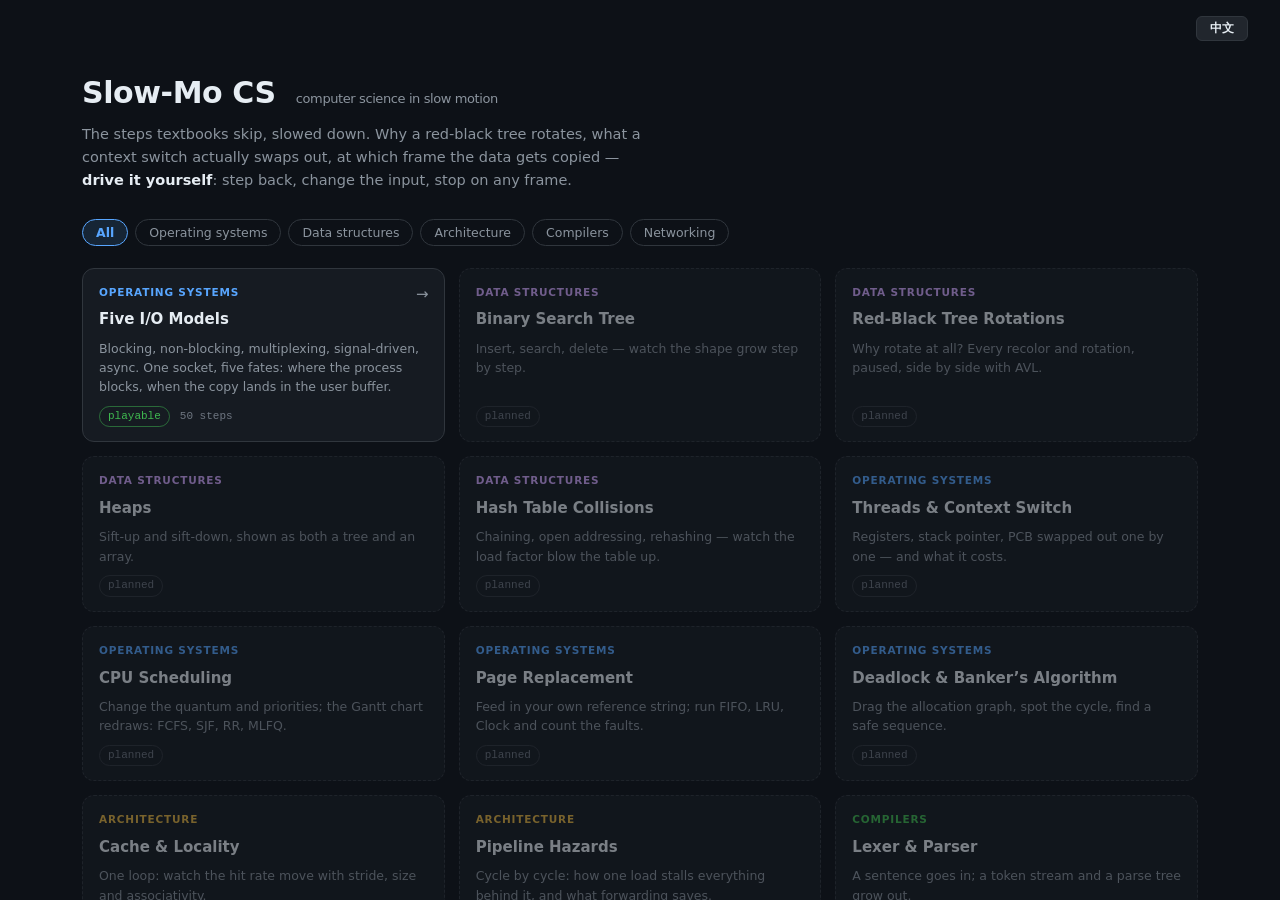
==== index.html @ d1dab3e4 "Slow-Mo CS: gallery + shared step engine, and the five I/O models topic Infrastructure for a collect" ====
<!DOCTYPE html>
<html lang="zh-CN">
<head>
<meta charset="utf-8">
<meta name="viewport" content="width=device-width,initial-scale=1">
<title>Slow-Mo CS · 慢放 CS</title>
<link rel="stylesheet" href="./shared/theme.css">
</head>
<body>

<div class="topbar"><button id="langbtn" class="lang" title="switch language / 切换语言">EN</button></div>

<div class="gallery">
  <div class="ghead">
    <h1>Slow-Mo CS <small id="zhname"></small></h1>
    <p class="lead" id="lead"></p>
  </div>

  <div class="filters" id="filters"></div>
  <div class="grid" id="grid"></div>

  <p class="gnote" id="gnote"></p>
</div>

<script src="./shared/stepper.js"></script>
<script>
/* =====================================================================
 * 展厅大厅：列出所有主题，按领域筛选。
 * 加一个新主题 = 在 TOPICS 里加一条 + 写一个 topics/xxx.html
 * ===================================================================== */

const UI = {
  zh:{
    title:'Slow-Mo CS · 慢放 CS',
    short:'慢放',
    lead:'把课本上一笔带过的那几步放慢。红黑树为什么会旋转、线程切换到底换掉了什么、数据在哪一步被拷贝——<b>自己按下一步</b>，能回退、能改参数、能停在任意一帧。',
    all:'全部', live:'可以玩', planned:'计划中',
    areas:{ ds:'数据结构', os:'操作系统', arch:'组成原理', compiler:'编译原理', net:'网络' },
    note:'每个主题都是纯 HTML/CSS/JS，克隆下来打开 index.html 即可，没有构建、没有依赖、可离线。',
    steps:'步'
  },
  en:{
    title:'Slow-Mo CS',
    short:'computer science in slow motion',
    lead:'The steps textbooks skip, slowed down. Why a red-black tree rotates, what a context switch actually swaps out, at which frame the data gets copied — <b>drive it yourself</b>: step back, change the input, stop on any frame.',
    all:'All', live:'playable', planned:'planned',
    areas:{ ds:'Data structures', os:'Operating systems', arch:'Architecture', compiler:'Compilers', net:'Networking' },
    note:'Every topic is plain HTML/CSS/JS — clone the repo and open index.html. No build, no dependencies, works offline.',
    steps:'steps'
  }
};

const TOPICS = [
  { area:'os', ready:true, href:'os/io-models.html', steps:50,
    name:{ zh:'五种 I/O 模型', en:'Five I/O Models' },
    desc:{ zh:'阻塞、非阻塞、多路复用、信号驱动、异步。同一个 socket，五种命运：进程在哪一步被挂起，数据在哪一步被拷进用户缓冲区。',
           en:'Blocking, non-blocking, multiplexing, signal-driven, async. One socket, five fates: where the process blocks, when the copy lands in the user buffer.' } },

  { area:'ds', name:{ zh:'二叉搜索树', en:'Binary Search Tree' },
    desc:{ zh:'插入、查找、删除，看结构随每一步重新长出来。', en:'Insert, search, delete — watch the shape grow step by step.' } },
  { area:'ds', name:{ zh:'红黑树旋转', en:'Red-Black Tree Rotations' },
    desc:{ zh:'为什么非要旋转？每一步变色和旋转都停给你看，和 AVL 对照。', en:'Why rotate at all? Every recolor and rotation, paused, side by side with AVL.' } },
  { area:'ds', name:{ zh:'堆与优先队列', en:'Heaps' },
    desc:{ zh:'上浮与下沉的每一层交换，画成树和数组两份视图。', en:'Sift-up and sift-down, shown as both a tree and an array.' } },
  { area:'ds', name:{ zh:'哈希表冲突', en:'Hash Table Collisions' },
    desc:{ zh:'拉链法、开放寻址、再哈希，看着负载因子把表撑爆。', en:'Chaining, open addressing, rehashing — watch the load factor blow the table up.' } },

  { area:'os', name:{ zh:'线程与上下文切换', en:'Threads & Context Switch' },
    desc:{ zh:'寄存器、栈指针、PCB 逐个换过去，顺便看看它到底有多贵。', en:'Registers, stack pointer, PCB swapped out one by one — and what it costs.' } },
  { area:'os', name:{ zh:'CPU 调度', en:'CPU Scheduling' },
    desc:{ zh:'改时间片和优先级，甘特图跟着重画，FCFS / SJF / RR / 多级反馈。', en:'Change the quantum and priorities; the Gantt chart redraws: FCFS, SJF, RR, MLFQ.' } },
  { area:'os', name:{ zh:'页面置换', en:'Page Replacement' },
    desc:{ zh:'给你自己的引用串，跑 FIFO / LRU / Clock，数缺页中断。', en:'Feed in your own reference string; run FIFO, LRU, Clock and count the faults.' } },
  { area:'os', name:{ zh:'死锁与银行家算法', en:'Deadlock & Banker’s Algorithm' },
    desc:{ zh:'拖动资源分配图，看环路什么时候出现，安全序列怎么找。', en:'Drag the allocation graph, spot the cycle, find a safe sequence.' } },

  { area:'arch', name:{ zh:'缓存与局部性', en:'Cache & Locality' },
    desc:{ zh:'一次遍历，看命中率随步长、容量、相联度怎么变。', en:'One loop: watch the hit rate move with stride, size and associativity.' } },
  { area:'arch', name:{ zh:'流水线冒险', en:'Pipeline Hazards' },
    desc:{ zh:'逐周期推进，看一条 load 怎么把后面的指令全卡住，以及转发救回几拍。', en:'Cycle by cycle: how one load stalls everything behind it, and what forwarding saves.' } },

  { area:'compiler', name:{ zh:'词法与语法分析', en:'Lexer & Parser' },
    desc:{ zh:'一句话进去，token 流和一个语法树逐步长出来。', en:'A sentence goes in; a token stream and a parse tree grow out.' } },

  { area:'net', name:{ zh:'TCP 握手与拥塞控制', en:'TCP Handshake & Congestion Control' },
    desc:{ zh:'三次握手、四次挥手，加一个能拖的拥塞窗口曲线。', en:'The three-way handshake, the four-way close, and a congestion window you can drag.' } }
];

const I18N = SlowMo.i18n(null, 'slowmo-lang');
const t = x => I18N.t(x);
const el = id => document.getElementById(id);
let filter = 'all';

function applyUI(){
  const u = UI[I18N.lang];
  document.documentElement.lang = (I18N.lang === 'zh') ? 'zh-CN' : 'en';
  document.title = u.title;
  el('langbtn').textContent = (I18N.lang === 'zh') ? 'EN' : '中文';
  el('zhname').textContent = u.short;
  el('lead').innerHTML = u.lead;
  el('gnote').textContent = u.note;
}

function renderFilters(){
  const u = UI[I18N.lang];
  const box = el('filters'); box.innerHTML = '';
  const areas = ['all'].concat(TOPICS.map(x => x.area).filter((v,i,a) => a.indexOf(v) === i));
  areas.forEach(a => {
    const b = document.createElement('button');
    b.className = 'filter' + (a === filter ? ' on' : '');
    b.textContent = (a === 'all') ? u.all : u.areas[a];
    b.onclick = () => { filter = a; render(); };
    box.appendChild(b);
  });
}

function renderGrid(){
  const u = UI[I18N.lang];
  const box = el('grid'); box.innerHTML = '';
  TOPICS.filter(x => filter === 'all' || x.area === filter).forEach(x => {
    const node = document.createElement(x.ready ? 'a' : 'div');
    node.className = 'tile ' + (x.ready ? 'ready' : 'planned');
    node.dataset.area = x.area;
    if (x.ready) node.href = x.href;

    const area = document.createElement('span');
    area.className = 'area';
    area.textContent = u.areas[x.area];

    const tt = document.createElement('div');
    tt.className = 'tt';
    tt.textContent = t(x.name);

    const td = document.createElement('div');
    td.className = 'td';
    td.textContent = t(x.desc);

    const meta = document.createElement('div');
    meta.className = 'tmeta';
    const pill = document.createElement('span');
    pill.className = 'pill' + (x.ready ? ' live' : '');
    pill.textContent = x.ready ? u.live : u.planned;
    meta.appendChild(pill);
    if (x.steps){
      const s = document.createElement('span');
      s.textContent = x.steps + ' ' + u.steps;
      meta.appendChild(s);
    }

    node.append(area, tt, td, meta);
    box.appendChild(node);
  });
}

function render(){ applyUI(); renderFilters(); renderGrid(); }

el('langbtn').onclick = () => { I18N.toggle(); render(); };
render();
</script>
</body>
</html>
---- shared/theme.css ----
/*!
 * Slow-Mo CS — shared theme
 * 设计令牌 + 通用零件（页头 / 标签页 / 面板 / 状态片 / 时间轴 / 代码 / 控制条 / 展厅）
 * 每个主题只写自己特有的样式，其余全从这里来。
 */

/* ============ tokens ============ */
:root{
  --bg:#0d1117; --panel:#161b22; --line:#30363d; --fg:#e6edf3; --dim:#8b949e;
  --app:#58a6ff; --kern:#d29922; --net:#f778ba;
  --mute:#6e7681; --ok:#3fb950; --bad:#f85149; --sig:#e3b341;
  --mono:"SFMono-Regular",Consolas,"Liberation Mono",Menlo,monospace;
}

/* ============ base ============ */
*{box-sizing:border-box}
html,body{height:100%}
body{margin:0;background:var(--bg);color:var(--fg);
  font:14px/1.6 system-ui,-apple-system,"Segoe UI","Noto Sans SC",sans-serif;
  display:flex;flex-direction:column}
a{color:var(--app);text-decoration:none}
a:hover{text-decoration:underline}

/* ============ header ============ */
header{padding:10px 16px 0;border-bottom:1px solid var(--line);background:var(--panel)}
h1{margin:0 0 8px;font-size:15px;font-weight:600;letter-spacing:.3px;
  display:flex;align-items:baseline;gap:8px}
h1 small{color:var(--dim);font-weight:400;margin-left:10px;font-size:12px}
.back{flex:none;font-size:12px;color:var(--dim);font-weight:400;
  display:inline-flex;align-items:center;gap:4px;padding:2px 8px;border-radius:6px;
  border:1px solid var(--line);transition:.15s}
.back:hover{color:var(--fg);background:#21262d;text-decoration:none;border-color:#4b5563}
.lang{margin-left:auto;flex:none;background:#21262d;border:1px solid var(--line);
  color:var(--fg);border-radius:6px;padding:3px 13px;font-family:inherit;
  font-size:12px;font-weight:600;cursor:pointer;transition:.15s}
.lang:hover{background:#30363d;border-color:#4b5563}

/* ============ tabs ============ */
.tabs{display:flex;gap:6px;flex-wrap:wrap}
.tab{background:transparent;border:1px solid var(--line);border-bottom:none;
  color:var(--dim);padding:7px 13px;border-radius:8px 8px 0 0;cursor:pointer;
  font-size:13px;font-family:inherit;transition:.15s}
.tab:hover{color:var(--fg);background:#1c2128}
.tab.on{color:var(--fg);background:var(--bg);border-color:var(--line);
  box-shadow:inset 0 2px 0 var(--app);font-weight:600}

/* ============ 两栏主区 ============ */
main{flex:1;display:grid;grid-template-columns:minmax(0,1.05fr) minmax(0,1fr);
  gap:1px;background:var(--line);overflow:hidden;min-height:0}
#left,#right{background:var(--bg);overflow:auto;padding:14px 16px;min-height:0}

/* ============ 状态片 ============ */
.states{display:flex;gap:8px;flex-wrap:wrap;margin-bottom:14px;
  position:sticky;top:-14px;background:var(--bg);padding:6px 0 10px;z-index:5;
  border-bottom:1px solid var(--line)}
.chip{border:1px solid var(--line);border-radius:999px;padding:3px 11px;font-size:12px;
  display:flex;gap:6px;align-items:center;transition:.2s}
.chip b{font-weight:600;color:var(--fg)}
.chip.hot{border-color:var(--bad);background:rgba(248,81,73,.12)}
.chip.hot b{color:var(--bad)}
.chip.go{border-color:var(--ok);background:rgba(63,185,80,.12)}
.chip.go b{color:var(--ok)}
.chip.warn{border-color:var(--sig);background:rgba(227,179,65,.12)}
.chip.warn b{color:var(--sig)}
.chip .k{color:var(--dim)}

/* ============ 步骤卡片 ============ */
.timeline{display:flex;flex-direction:column;gap:8px;padding-bottom:40px}
.card{border:1px solid var(--line);border-radius:10px;background:var(--panel);
  overflow:hidden;cursor:pointer;transition:.25s;opacity:.35}
.card.future{opacity:.22}
.card.done{opacity:.62}
.card.now{opacity:1;border-color:var(--app);
  box-shadow:0 0 0 1px var(--app),0 6px 22px rgba(88,166,255,.14)}
.chead{display:flex;align-items:center;gap:9px;padding:8px 12px;font-size:13px}
.cidx{width:20px;height:20px;flex:none;border-radius:50%;background:#21262d;color:var(--dim);
  font-size:11px;display:grid;place-items:center;font-weight:600}
.card.done .cidx{background:rgba(63,185,80,.2);color:var(--ok)}
.card.now .cidx{background:var(--app);color:#0d1117}
.ctag{font-family:var(--mono);font-size:12px;color:var(--fg);
  background:#21262d;padding:1px 7px;border-radius:5px;white-space:nowrap}
.cshort{color:var(--dim);font-size:12px;overflow:hidden;text-overflow:ellipsis;white-space:nowrap}
.ph{margin-left:auto;font-size:11px;padding:1px 8px;border-radius:999px;white-space:nowrap;
  border:1px solid var(--line);color:var(--dim)}
.ph.w1{border-color:var(--bad);color:var(--bad)}
.ph.w2{border-color:var(--kern);color:var(--kern)}
.cbody{display:none;padding:0 12px 12px}
.card.now .cbody{display:block;animation:fade .3s ease}
@keyframes fade{from{opacity:0;transform:translateY(-4px)}to{opacity:1;transform:none}}
.say{margin:8px 0 0;font-size:13px;color:#c9d1d9}
.say em{color:var(--app);font-style:normal;font-weight:600}
.say strong{color:var(--sig)}
.say code{font-family:var(--mono);font-size:11.5px;background:#21262d;
  padding:1px 5px;border-radius:4px;color:#79c0ff}

/* ============ 箭头（A → B 流向） ============ */
.arrowline{display:grid;grid-template-columns:auto minmax(0,1fr) auto;align-items:center;
  gap:8px;margin:10px 0 8px}
.arrowline .end{font-size:11px;color:var(--dim);white-space:nowrap}
.arrowline .mid{display:flex;align-items:center;gap:8px;min-width:0}
.arrowline .lbl{font-family:var(--mono);font-size:11.5px;white-space:nowrap;
  overflow:hidden;text-overflow:ellipsis}
.arrowline .line{flex:1;height:2px;background:currentColor;position:relative;min-width:24px;
  border-radius:2px}
.arrowline .line::after{content:"";position:absolute;right:-1px;top:-4px;
  border:5px solid transparent;border-left-color:currentColor}
.dir-a2k{color:var(--app)}
.dir-k2a{color:var(--ok)}
.dir-n2k{color:var(--net)}
.dir-k2n{color:var(--net)}
.card.now .arrowline .line{animation:grow .45s ease}
@keyframes grow{from{transform:scaleX(0);transform-origin:left}to{transform:none}}
.card.now .dir-n2k .line,.card.now .dir-k2a .line{animation:grow .45s ease,pulse 1.1s ease infinite .45s}
@keyframes pulse{0%,100%{opacity:1}50%{opacity:.45}}

/* ============ 逐层说明 ============ */
.cnotes{display:flex;flex-direction:column;gap:4px;margin-top:6px}
.note{font-size:12px;color:#c9d1d9;padding-left:9px;border-left:2px solid var(--line)}
.note.k{border-color:var(--kern)} .note.n{border-color:var(--net)} .note.a{border-color:var(--app)}
.note span{color:var(--dim);margin-right:6px}
.truth{margin:6px 0 34px;padding:11px 13px;border-radius:9px;font-size:12.5px;
  background:rgba(210,153,34,.09);border:1px solid rgba(210,153,34,.35);color:#e8d9b0}
.truth b{color:var(--sig)}

/* ============ 代码面板 ============ */
.filebar{display:flex;justify-content:space-between;align-items:center;margin-bottom:8px;
  font-family:var(--mono);font-size:12px;color:var(--dim);
  position:sticky;top:-14px;background:var(--bg);padding:6px 0 8px;z-index:5;
  border-bottom:1px solid var(--line)}
.filebar .hint{font-family:inherit;font-size:11px}
pre.code{margin:0;font-family:var(--mono);font-size:12.5px;line-height:1.65;
  white-space:pre;overflow-x:auto;padding-bottom:40px}
.cl{display:flex;gap:12px;padding:0 6px;border-radius:4px;cursor:pointer}
.cl:hover{background:#161b22}
.cl .no{color:#484f58;text-align:right;min-width:26px;flex:none;user-select:none}
.cl .tx{white-space:pre}
.cl.on{background:rgba(88,166,255,.16);box-shadow:inset 3px 0 0 var(--app)}
.cl.on .no{color:var(--app);font-weight:700}
.cl.on .tx{color:#fff}

/* ============ 控制条 ============ */
footer{display:flex;align-items:center;gap:10px;padding:9px 16px;border-top:1px solid var(--line);
  background:var(--panel);flex-wrap:wrap}
button.ctl{background:#21262d;border:1px solid var(--line);color:var(--fg);padding:6px 14px;
  border-radius:7px;cursor:pointer;font-size:13px;font-family:inherit;transition:.15s}
button.ctl:hover:not(:disabled){background:#30363d;border-color:#4b5563}
button.ctl:disabled{opacity:.35;cursor:not-allowed}
button.ctl.primary{background:var(--app);color:#0d1117;border-color:var(--app);font-weight:600}
.bar{flex:1;height:4px;background:#21262d;border-radius:9px;overflow:hidden;min-width:80px}
.bar > i{display:block;height:100%;width:0;border-radius:9px;
  background:linear-gradient(90deg,var(--app),var(--ok));transition:width .3s ease}
.counter{font-family:var(--mono);font-size:12px;color:var(--dim);min-width:60px;text-align:right}
.kbd{font-family:var(--mono);font-size:11px;background:#21262d;border:1px solid var(--line);
  border-bottom-width:2px;border-radius:4px;padding:0 5px;color:var(--dim)}

/* ============ 对比表 ============ */
#tablewrap{display:none;overflow:auto;padding:18px 20px}
body.tablemode main,body.tablemode footer{display:none}
body.tablemode #tablewrap{display:block;flex:1;min-height:0}
table{border-collapse:collapse;width:100%;font-size:13px}
th,td{border:1px solid var(--line);padding:9px 11px;text-align:left;vertical-align:top}
th{background:var(--panel);font-weight:600;position:sticky;top:0}
td:first-child{font-weight:600;white-space:nowrap;background:#12171e}
tbody tr:hover td{background:#1a2028}
.y{color:var(--ok)} .n{color:var(--bad)} .m{color:var(--sig)}

/* ============ 展厅首页 ============ */
.topbar{display:flex;align-items:center;justify-content:flex-end;padding:16px 32px 0}
.ghead h1 small{font-size:13px;color:var(--dim);font-weight:400;margin-left:10px}
.gallery{flex:1;overflow:auto;padding:28px 32px 60px;max-width:1180px;width:100%;margin:0 auto}
.ghead{margin-bottom:26px}
.ghead h1{font-size:30px;font-weight:700;letter-spacing:-.4px;margin:0 0 6px;display:block}
.ghead .lead{color:var(--dim);font-size:14.5px;max-width:62ch;margin:0 0 4px}
.ghead .lead b{color:var(--fg);font-weight:600}
.filters{display:flex;gap:7px;flex-wrap:wrap;margin:18px 0 22px}
.filter{background:transparent;border:1px solid var(--line);color:var(--dim);
  padding:5px 13px;border-radius:999px;cursor:pointer;font-size:12.5px;
  font-family:inherit;transition:.15s}
.filter:hover{color:var(--fg);border-color:#4b5563}
.filter.on{background:rgba(88,166,255,.13);border-color:var(--app);color:var(--app);font-weight:600}
.grid{display:grid;gap:14px;grid-template-columns:repeat(auto-fill,minmax(290px,1fr))}
.tile{border:1px solid var(--line);border-radius:12px;background:var(--panel);
  padding:15px 16px 14px;display:flex;flex-direction:column;gap:9px;
  transition:.18s;position:relative;min-height:132px}
.tile.ready{cursor:pointer}
.tile.ready:hover{border-color:var(--app);transform:translateY(-2px);
  box-shadow:0 10px 26px rgba(0,0,0,.4),0 0 0 1px rgba(88,166,255,.25);text-decoration:none}
.tile.ready:hover .tt{color:var(--app)}
.tile.planned{opacity:.5;border-style:dashed}
.tile.ready::after{content:"→";position:absolute;right:15px;top:13px;color:var(--dim);
  font-size:15px;transition:.18s}
.tile.ready:hover::after{color:var(--app);transform:translateX(3px)}
.area{font-size:10.5px;font-weight:700;letter-spacing:.8px;text-transform:uppercase;
  color:var(--dim)}
.tile[data-area="ds"] .area{color:#d2a8ff}
.tile[data-area="os"] .area{color:var(--app)}
.tile[data-area="arch"] .area{color:var(--sig)}
.tile[data-area="compiler"] .area{color:var(--ok)}
.tile[data-area="net"] .area{color:var(--net)}
.tt{font-size:15px;font-weight:600;color:var(--fg);line-height:1.35;padding-right:20px}
.td{font-size:12.5px;color:var(--dim);line-height:1.55}
.tmeta{margin-top:auto;display:flex;gap:10px;align-items:center;
  font-family:var(--mono);font-size:11px;color:var(--mute)}
.pill{border:1px solid var(--line);border-radius:999px;padding:1px 8px}
.pill.live{border-color:rgba(63,185,80,.5);color:var(--ok)}
.gnote{margin-top:34px;font-size:12.5px;color:var(--mute);
  border-top:1px solid var(--line);padding-top:16px}
.gnote code{font-family:var(--mono);background:#161b22;border:1px solid var(--line);
  border-radius:5px;padding:1px 6px;color:var(--dim)}

/* ============ 窄屏 ============ */
@media(max-width:900px){
  main{grid-template-columns:1fr;grid-template-rows:1fr 1fr}
  .gallery{padding:20px 16px 50px}
  .ghead h1{font-size:24px}
}
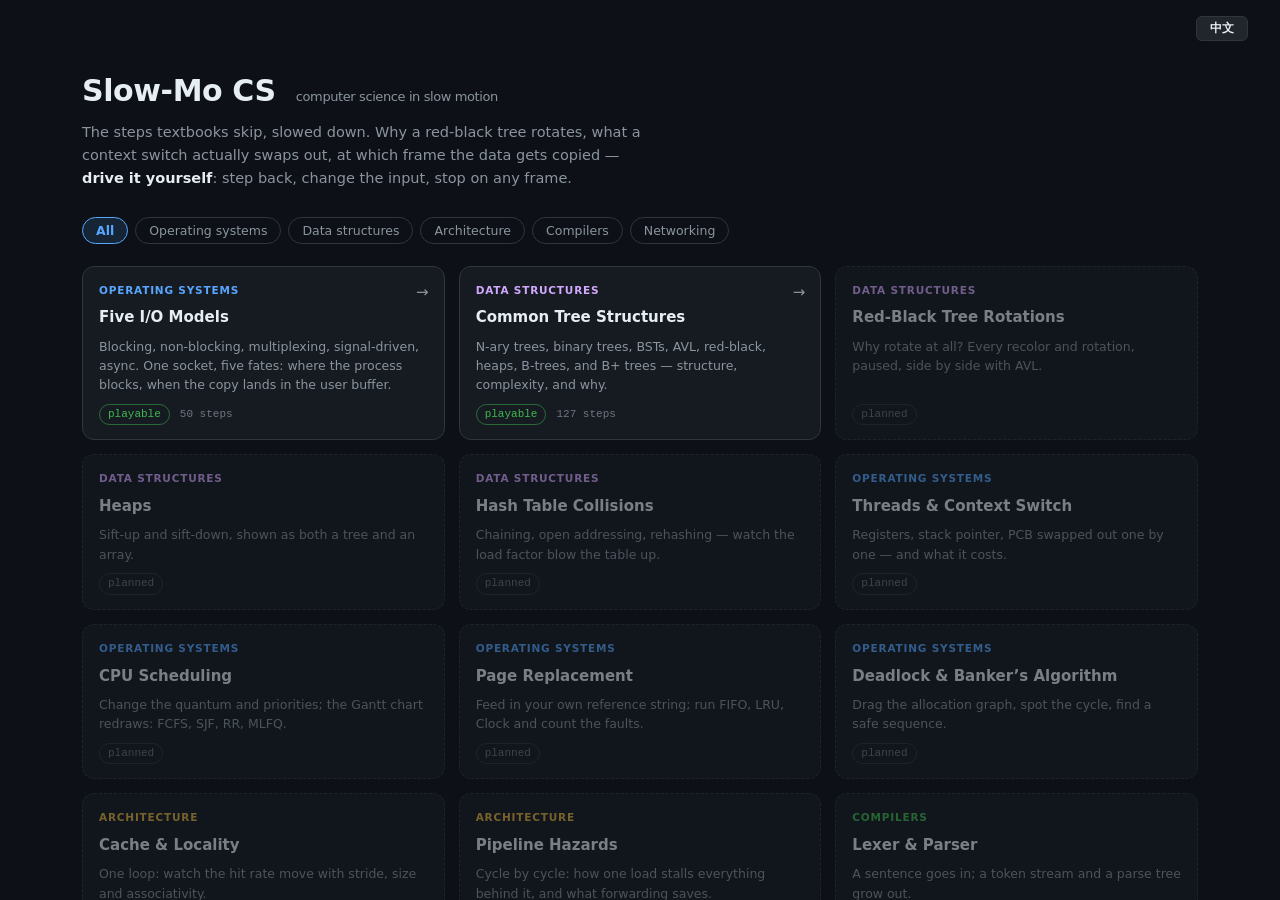
==== commit fd0fd241: "feat: add interactive tree structure walkthroughs" ====
--- a/index.html
+++ b/index.html
@@ -56,8 +56,9 @@
     desc:{ zh:'阻塞、非阻塞、多路复用、信号驱动、异步。同一个 socket，五种命运：进程在哪一步被挂起，数据在哪一步被拷进用户缓冲区。',
            en:'Blocking, non-blocking, multiplexing, signal-driven, async. One socket, five fates: where the process blocks, when the copy lands in the user buffer.' } },
 
-  { area:'ds', name:{ zh:'二叉搜索树', en:'Binary Search Tree' },
-    desc:{ zh:'插入、查找、删除，看结构随每一步重新长出来。', en:'Insert, search, delete — watch the shape grow step by step.' } },
+  { area:'ds', ready:true, href:'ds/trees.html', steps:127,
+    name:{ zh:'常见树结构', en:'Common Tree Structures' },
+    desc:{ zh:'多叉树、二叉树、BST、AVL、红黑树、堆、B 树、B+ 树：逐步看结构、复杂度与原因。', en:'N-ary trees, binary trees, BSTs, AVL, red-black, heaps, B-trees, and B+ trees — structure, complexity, and why.' } },
   { area:'ds', name:{ zh:'红黑树旋转', en:'Red-Black Tree Rotations' },
     desc:{ zh:'为什么非要旋转？每一步变色和旋转都停给你看，和 AVL 对照。', en:'Why rotate at all? Every recolor and rotation, paused, side by side with AVL.' } },
   { area:'ds', name:{ zh:'堆与优先队列', en:'Heaps' },
--- a/shared/theme.css
+++ b/shared/theme.css
@@ -167,7 +167,11 @@
 /* ============ 展厅首页 ============ */
 .topbar{display:flex;align-items:center;justify-content:flex-end;padding:16px 32px 0}
 .ghead h1 small{font-size:13px;color:var(--dim);font-weight:400;margin-left:10px}
-.gallery{flex:1;overflow:auto;padding:28px 32px 60px;max-width:1180px;width:100%;margin:0 auto}
+.gallery{flex:1;min-height:0;overflow:auto;padding:26px 32px 48px;max-width:1180px;width:100%;
+  margin:0 auto;
+  /* 展厅不要滚动条：滚轮 / 触摸 / 键盘照常滚，只是不画那根杠 */
+  scrollbar-width:none;-ms-overflow-style:none}
+.gallery::-webkit-scrollbar{display:none}
 .ghead{margin-bottom:26px}
 .ghead h1{font-size:30px;font-weight:700;letter-spacing:-.4px;margin:0 0 6px;display:block}
 .ghead .lead{color:var(--dim);font-size:14.5px;max-width:62ch;margin:0 0 4px}
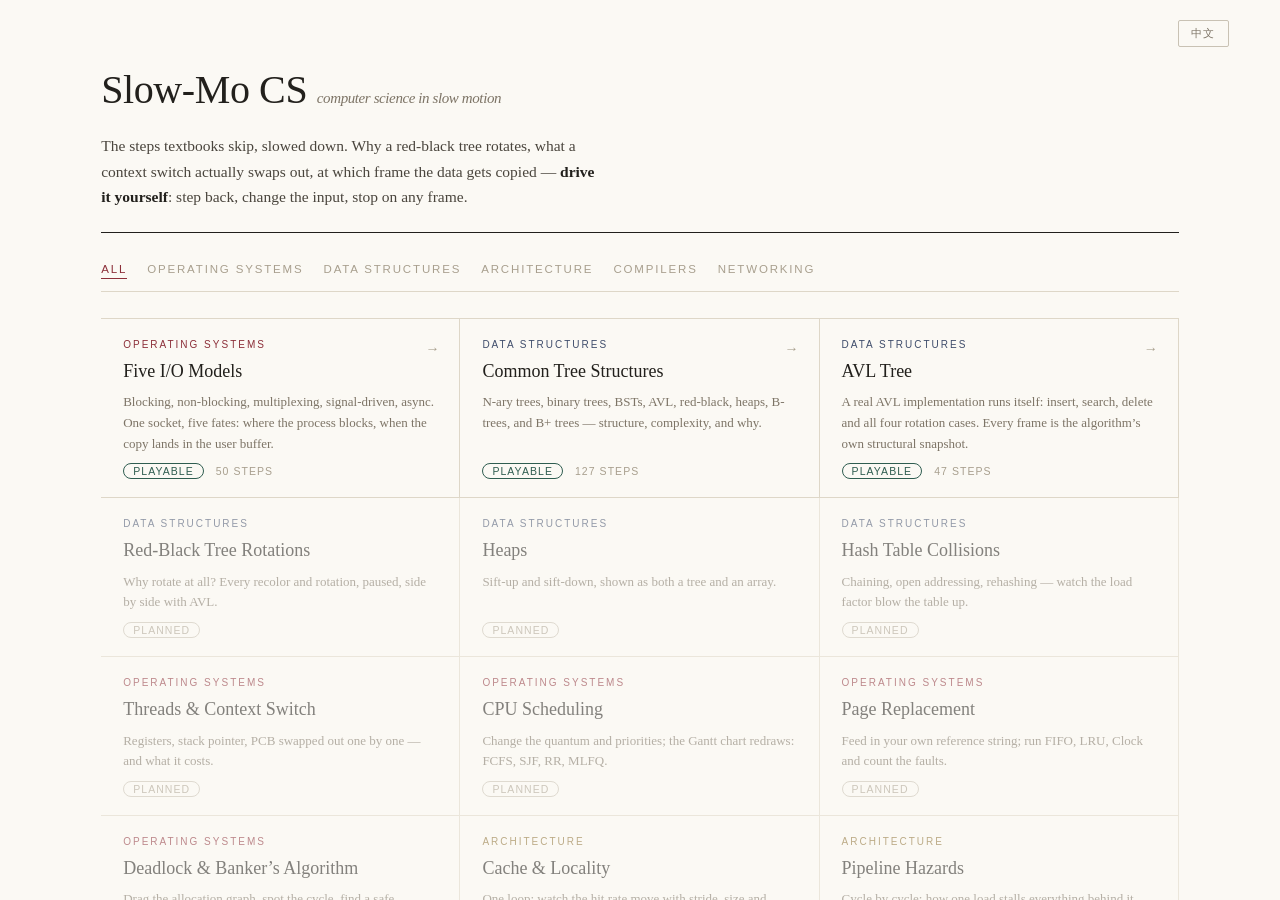
==== commit 049eca3b: "feat: AVL tree, driven by the real algorithm; one classical design system New topic: ds/avl.html. A " ====
--- a/index.html
+++ b/index.html
@@ -4,7 +4,7 @@
 <meta charset="utf-8">
 <meta name="viewport" content="width=device-width,initial-scale=1">
 <title>Slow-Mo CS · 慢放 CS</title>
-<link rel="stylesheet" href="./shared/theme.css">
+<link rel="stylesheet" href="./shared/classic.css">
 </head>
 <body>
 
@@ -59,6 +59,10 @@
   { area:'ds', ready:true, href:'ds/trees.html', steps:127,
     name:{ zh:'常见树结构', en:'Common Tree Structures' },
     desc:{ zh:'多叉树、二叉树、BST、AVL、红黑树、堆、B 树、B+ 树：逐步看结构、复杂度与原因。', en:'N-ary trees, binary trees, BSTs, AVL, red-black, heaps, B-trees, and B+ trees — structure, complexity, and why.' } },
+  { area:'ds', ready:true, href:'ds/avl.html', steps:47,
+    name:{ zh:'AVL 树', en:'AVL Tree' },
+    desc:{ zh:'真正的 AVL 实现自己跑一遍：插入、查找、删除、四种旋转，画面直接读算法的结构快照，不是画死的示意图。',
+           en:'A real AVL implementation runs itself: insert, search, delete and all four rotation cases. Every frame is the algorithm\u2019s own structural snapshot.' } },
   { area:'ds', name:{ zh:'红黑树旋转', en:'Red-Black Tree Rotations' },
     desc:{ zh:'为什么非要旋转？每一步变色和旋转都停给你看，和 AVL 对照。', en:'Why rotate at all? Every recolor and rotation, paused, side by side with AVL.' } },
   { area:'ds', name:{ zh:'堆与优先队列', en:'Heaps' },
--- a/shared/classic.css
+++ b/shared/classic.css
@@ -0,0 +1,393 @@
+/*!
+ * Slow-Mo CS — classic（全站设计系统）
+ *
+ * 纸面 + 墨色 + 三色强调。结构靠细线和留白，不靠阴影和色块。
+ * 这一份文件是全站唯一样式来源：令牌、基础排版、以及所有页面的通用零件。
+ *   · 页头 / 标签页 / 操作条 / 页脚
+ *   · 展厅：筛选、卡片、状态胶囊
+ *   · 主题页：状态片、步骤卡片、跨层箭头、代码面板、复杂度表
+ *   · 树视图的变量（供 shared/treeview.css 使用）
+ * 主题页只写自己特有的东西，其余全从这里来。
+ */
+
+/* ================================================================ 令牌 */
+:root{
+  /* 纸与墨 */
+  --paper:#fbf9f4;
+  --paper-2:#f6f2e9;
+  --paper-3:#efe9dc;
+  --ink:#22201c;
+  --ink-2:#4a453d;
+  --muted:#7d7466;
+  --faint:#a89f8e;
+
+  /* 线 */
+  --rule:#c9c2b4;
+  --rule-soft:#ded7c8;
+
+  /* 强调：用得很省 */
+  --accent:#8c2f39;      /* 胭脂 —— 当前焦点 / 主按钮 */
+  --ok:#2f5d50;          /* 松绿 —— 已完成 / 好 */
+  --rot:#3f4d6b;         /* 靛蓝 —— 内核 / 旋转 */
+  --gold:#8a6d2f;        /* 赭石 —— 警告 / 真相 */
+  --danger:#8c2f39;
+
+  /* 兼容旧令牌名（页面里已写死的引用） */
+  --bg:var(--paper); --panel:var(--paper-2); --line:var(--rule);
+  --fg:var(--ink); --dim:var(--muted); --mute:var(--faint);
+  --app:var(--accent); --kern:var(--gold); --net:var(--rot);
+  --sig:var(--gold); --bad:var(--danger);
+
+  /* 字体 */
+  --serif:Georgia,"Times New Roman","Songti SC","Noto Serif CJK SC",serif;
+  --sans:"Helvetica Neue",Helvetica,"PingFang SC","Hiragino Sans GB",sans-serif;
+  --mono:"SFMono-Regular",Menlo,Consolas,"Liberation Mono",monospace;
+
+  /* 树视图比例（treeview.js 会读） */
+  --tv-node-h:50;
+  --tv-level:92;
+  --stage-bg:#fdfcf8;
+  --node-fill:#fdfcf8;
+  --node-line:#8c8474;
+  --node-ink:#22201c;
+  --node-sub:#9a917f;
+  --visit-fill:#f4f0e6;
+  --edge:#b9b0a0;
+  --radius:6px;
+}
+
+/* ================================================================ 基础 */
+*{box-sizing:border-box}
+html,body{height:100%}
+body{
+  margin:0;background:var(--paper);color:var(--ink);
+  font-family:var(--serif);font-size:15px;line-height:1.65;
+  display:flex;flex-direction:column;
+  -webkit-font-smoothing:antialiased;
+}
+a{color:var(--accent);text-decoration:none}
+a:hover{text-decoration:underline}
+b,strong{font-weight:600}
+code{font-family:var(--mono);font-size:.88em}
+:focus-visible{outline:1px solid var(--accent);outline-offset:2px}
+
+/* ================================================================ 页头 */
+header{
+  padding:20px clamp(18px,4vw,54px) 0;
+  border-bottom:1px solid var(--ink);background:var(--paper);
+}
+header h1{
+  display:flex;align-items:baseline;gap:14px;flex-wrap:wrap;
+  margin:0 0 16px;font-weight:400;font-size:26px;letter-spacing:.01em;
+}
+header h1 small{font-size:14px;font-style:italic;color:var(--muted);font-weight:400}
+a.back{
+  font-family:var(--sans);font-size:11px;letter-spacing:.14em;text-transform:uppercase;
+  color:var(--muted);border-bottom:1px solid transparent;transition:color .2s,border-color .2s;
+}
+a.back:hover{color:var(--accent);border-bottom-color:var(--accent);text-decoration:none}
+.lang{
+  margin-left:auto;background:none;border:1px solid var(--rule);color:var(--muted);
+  font:400 11px var(--sans);letter-spacing:.14em;text-transform:uppercase;
+  padding:5px 12px;border-radius:2px;cursor:pointer;transition:.2s;
+}
+.lang:hover{border-color:var(--ink);color:var(--ink)}
+
+/* 标签页：一行小字，不用按钮块 */
+.tabs{display:flex;gap:26px;flex-wrap:wrap;padding:12px 0 11px}
+.tab{
+  background:none;border:0;padding:0 0 3px;cursor:pointer;
+  font:400 12px var(--sans);letter-spacing:.16em;text-transform:uppercase;
+  color:var(--faint);border-bottom:1px solid transparent;transition:.2s;
+}
+.tab:hover{color:var(--ink)}
+.tab.on{color:var(--accent);border-bottom-color:var(--accent)}
+
+/* 操作条（主题页的第二步导航） */
+.opbar{
+  display:flex;align-items:baseline;gap:26px;flex-wrap:wrap;
+  border-top:1px solid var(--rule-soft);padding:12px 0 11px;
+}
+#optabs{display:flex;gap:26px;flex-wrap:wrap}
+.optab{
+  background:none;border:0;padding:0 0 3px;cursor:pointer;
+  font:400 12px var(--sans);letter-spacing:.16em;text-transform:uppercase;
+  color:var(--faint);border-bottom:1px solid transparent;transition:.2s;
+}
+.optab:hover{color:var(--ink)}
+.optab.on{color:var(--accent);border-bottom-color:var(--accent)}
+.target{
+  font-size:13.5px;color:var(--muted);font-style:italic;
+  border-left:1px solid var(--rule-soft);padding-left:16px;
+}
+.target b{color:var(--ink);font-style:normal;font-weight:600}
+
+/* ================================================================ 页脚 */
+footer{
+  display:flex;align-items:center;gap:14px;flex-wrap:wrap;
+  padding:12px clamp(18px,4vw,54px);
+  border-top:1px solid var(--ink);background:var(--paper);
+}
+button.ctl{
+  background:none;border:1px solid var(--rule);color:var(--ink-2);
+  border-radius:2px;cursor:pointer;transition:.18s;
+  font:400 12px var(--sans);letter-spacing:.06em;padding:6px 14px;
+}
+button.ctl:hover:not(:disabled){border-color:var(--ink);color:var(--ink)}
+button.ctl:disabled{opacity:.3;cursor:default}
+button.ctl.primary{background:var(--ink);border-color:var(--ink);color:var(--paper)}
+button.ctl.primary:hover:not(:disabled){background:var(--accent);border-color:var(--accent);color:var(--paper)}
+/* 图标型控制键 */
+button.ctl:has(svg){width:34px;height:30px;padding:0;
+  display:inline-flex;align-items:center;justify-content:center}
+button.ctl svg{
+  width:14px;height:14px;flex:none;display:block;overflow:visible;
+  fill:none;stroke:currentColor;stroke-width:1.4;stroke-linecap:round;stroke-linejoin:round;
+}
+button.ctl svg path{stroke:inherit;fill:inherit}
+#play{font-size:0}
+#play::before{content:"▶";font:400 11px/1 var(--serif);color:currentColor;transform:translateX(1px)}
+#play.playing{border-color:var(--accent);color:var(--accent)}
+#play.playing::before{content:"❙❙";font-size:9px;letter-spacing:1px;transform:none}
+
+.bar{flex:1;height:1px;background:var(--rule);position:relative;min-width:60px}
+.bar > i{display:block;height:1px;width:0;background:var(--accent);transition:width .3s ease}
+.counter{
+  font:400 11.5px var(--sans);letter-spacing:.12em;color:var(--muted);
+  font-variant-numeric:tabular-nums;min-width:62px;text-align:right;
+}
+.kbd{
+  font:400 10px var(--sans);letter-spacing:.08em;color:var(--faint);
+  border:1px solid var(--rule);border-radius:2px;padding:1px 5px;
+}
+
+/* ================================================================ 展厅首页 */
+.topbar{display:flex;justify-content:flex-end;padding:20px clamp(18px,4vw,54px) 0}
+.gallery{
+  flex:1;min-height:0;overflow:auto;padding:10px clamp(18px,4vw,54px) 60px;
+  max-width:1180px;width:100%;margin:0 auto;
+  scrollbar-width:none;-ms-overflow-style:none;      /* 展厅不画滚动条 */
+}
+.gallery::-webkit-scrollbar{display:none}
+.ghead{margin-bottom:30px;padding-bottom:22px;border-bottom:1px solid var(--ink)}
+.ghead h1{
+  display:block;font-size:clamp(28px,4vw,40px);font-weight:400;
+  letter-spacing:-.01em;margin:0 0 10px;
+}
+.ghead h1 small{font-size:15px;font-style:italic;color:var(--muted)}
+.ghead .lead{color:var(--ink-2);font-size:15.5px;max-width:64ch;margin:0}
+.ghead .lead b{color:var(--ink);font-weight:600}
+
+.filters{display:flex;gap:20px;flex-wrap:wrap;margin:22px 0 26px;
+  border-bottom:1px solid var(--rule-soft);padding-bottom:12px}
+.filter{
+  background:none;border:0;padding:0 0 3px;cursor:pointer;
+  font:400 11.5px var(--sans);letter-spacing:.16em;text-transform:uppercase;
+  color:var(--faint);border-bottom:1px solid transparent;transition:.2s;
+}
+.filter:hover{color:var(--ink)}
+.filter.on{color:var(--accent);border-bottom-color:var(--accent)}
+
+.grid{display:grid;gap:0;grid-template-columns:repeat(auto-fill,minmax(300px,1fr));
+  border-top:1px solid var(--rule-soft)}
+.tile{
+  border-bottom:1px solid var(--rule-soft);border-right:1px solid var(--rule-soft);
+  background:transparent;padding:20px 22px 18px;display:flex;flex-direction:column;gap:9px;
+  transition:background .2s;position:relative;min-height:150px;
+}
+.tile.ready{cursor:pointer}
+.tile.ready:hover{background:var(--paper-2);text-decoration:none}
+.tile.ready:hover .tt{color:var(--accent)}
+.tile.planned{opacity:.55}
+.tile.ready::after{
+  content:"→";position:absolute;right:20px;top:18px;color:var(--faint);
+  font-size:14px;transition:.2s;
+}
+.tile.ready:hover::after{color:var(--accent);transform:translateX(3px)}
+.area{
+  font:400 10px var(--sans);letter-spacing:.2em;text-transform:uppercase;color:var(--faint);
+}
+.tile[data-area="ds"] .area{color:var(--rot)}
+.tile[data-area="os"] .area{color:var(--accent)}
+.tile[data-area="arch"] .area{color:var(--gold)}
+.tile[data-area="compiler"] .area{color:var(--ok)}
+.tile[data-area="net"] .area{color:var(--rot)}
+.tt{font-size:18px;font-weight:400;color:var(--ink);line-height:1.35;padding-right:22px}
+.td{font-size:13px;color:var(--muted);line-height:1.6}
+.tmeta{
+  margin-top:auto;display:flex;gap:12px;align-items:center;
+  font:400 10.5px var(--sans);letter-spacing:.1em;text-transform:uppercase;color:var(--faint);
+}
+.pill{border:1px solid var(--rule);border-radius:999px;padding:1px 9px}
+.pill.live{border-color:var(--ok);color:var(--ok)}
+.gnote{
+  margin-top:38px;padding-top:18px;border-top:1px solid var(--ink);
+  font-size:12.5px;font-style:italic;color:var(--muted);
+}
+.gnote code{background:var(--paper-2);border:1px solid var(--rule-soft);border-radius:3px;
+  padding:1px 6px;font-style:normal}
+
+/* ================================================================ 通用两栏 */
+main{
+  flex:1;display:grid;grid-template-columns:minmax(0,1.05fr) minmax(0,1fr);
+  min-height:0;overflow:hidden;
+}
+#left,#right{overflow:auto;padding:22px clamp(16px,2.6vw,32px);min-height:0;min-width:0}
+#right{border-left:1px solid var(--rule);background:var(--paper-2)}
+
+/* ================================================================ 状态片 */
+.states{
+  display:flex;gap:10px;flex-wrap:wrap;margin-bottom:16px;
+  position:sticky;top:-22px;background:var(--paper);padding:8px 0 12px;z-index:5;
+  border-bottom:1px solid var(--rule-soft);
+}
+.chip{
+  border:1px solid var(--rule);border-radius:2px;padding:3px 10px;font-size:12px;
+  display:flex;gap:7px;align-items:center;background:var(--paper);
+  font-family:var(--sans);transition:.2s;
+}
+.chip b{font-weight:600;color:var(--ink);font-family:var(--serif)}
+.chip .k{color:var(--faint);font-size:11px;letter-spacing:.08em;text-transform:uppercase}
+.chip.hot{border-color:var(--danger)}
+.chip.hot b{color:var(--danger)}
+.chip.go{border-color:var(--ok)}
+.chip.go b{color:var(--ok)}
+.chip.warn{border-color:var(--gold)}
+.chip.warn b{color:var(--gold)}
+
+/* ================================================================ 步骤卡片 */
+.timeline{display:flex;flex-direction:column;gap:0;padding-bottom:44px}
+.card{
+  border-bottom:1px solid var(--rule-soft);background:transparent;
+  cursor:pointer;transition:opacity .25s,background .2s;opacity:.4;
+}
+.card.future{opacity:.28}
+.card.done{opacity:.68}
+.card.now{opacity:1;background:var(--paper-2)}
+.chead{display:flex;align-items:center;gap:11px;padding:11px 4px;font-size:13px}
+.cidx{
+  width:20px;height:20px;flex:none;border-radius:50%;border:1px solid var(--rule);
+  color:var(--faint);font:400 10.5px var(--sans);display:grid;place-items:center;
+}
+.card.done .cidx{border-color:var(--ok);color:var(--ok)}
+.card.now .cidx{background:var(--accent);border-color:var(--accent);color:var(--paper)}
+.ctag{
+  font:400 11px var(--sans);letter-spacing:.14em;text-transform:uppercase;
+  color:var(--accent);white-space:nowrap;
+}
+.cshort{color:var(--muted);font-size:12.5px;overflow:hidden;text-overflow:ellipsis;white-space:nowrap}
+.ph{
+  margin-left:auto;font:400 10px var(--sans);letter-spacing:.12em;text-transform:uppercase;
+  padding:1px 8px;border:1px solid var(--rule);border-radius:999px;color:var(--faint);white-space:nowrap;
+}
+.ph.w1{border-color:var(--danger);color:var(--danger)}
+.ph.w2{border-color:var(--gold);color:var(--gold)}
+.cbody{display:none;padding:0 4px 16px}
+.card.now .cbody{display:block;animation:fade .3s ease}
+@keyframes fade{from{opacity:0;transform:translateY(-4px)}to{opacity:1;transform:none}}
+.say{margin:10px 0 0;font-size:14px;color:var(--ink-2)}
+.say em{color:var(--accent);font-style:normal;font-weight:600}
+.say strong{color:var(--gold)}
+.say code{background:var(--paper-3);padding:1px 5px;border-radius:3px;color:var(--rot)}
+
+/* 跨层箭头：一条细线加箭头 */
+.arrowline{
+  display:grid;grid-template-columns:auto minmax(0,1fr) auto;align-items:center;
+  gap:10px;margin:12px 0 10px;font-family:var(--sans);
+}
+.arrowline .end{font-size:10.5px;letter-spacing:.1em;text-transform:uppercase;color:var(--faint);white-space:nowrap}
+.arrowline .mid{display:flex;align-items:center;gap:9px;min-width:0}
+.arrowline .lbl{font-size:11.5px;white-space:nowrap;overflow:hidden;text-overflow:ellipsis}
+.arrowline .line{flex:1;height:1px;background:currentColor;position:relative;min-width:26px}
+.arrowline .line::after{
+  content:"";position:absolute;right:-1px;top:-3.5px;
+  border:4px solid transparent;border-left-color:currentColor;
+}
+.dir-a2k{color:var(--accent)}
+.dir-k2a{color:var(--ok)}
+.dir-n2k{color:var(--rot)}
+.dir-k2n{color:var(--rot)}
+.card.now .arrowline .line{animation:grow .45s ease}
+@keyframes grow{from{transform:scaleX(0);transform-origin:left}to{transform:none}}
+.card.now .dir-n2k .line,.card.now .dir-k2a .line{animation:grow .45s ease,pulse 1.1s ease infinite .45s}
+@keyframes pulse{0%,100%{opacity:1}50%{opacity:.4}}
+
+/* 逐层说明 */
+.cnotes{display:flex;flex-direction:column;gap:5px;margin-top:8px}
+.note{
+  font-size:12.5px;color:var(--ink-2);padding-left:10px;border-left:1px solid var(--rule);
+}
+.note.k{border-color:var(--gold)} .note.n{border-color:var(--rot)} .note.a{border-color:var(--accent)}
+.note span{color:var(--faint);margin-right:7px;font-family:var(--sans);font-size:11px;
+  letter-spacing:.08em;text-transform:uppercase}
+
+.truth{
+  margin:10px 0 40px;padding:13px 15px;border-radius:2px;font-size:12.5px;
+  background:rgba(138,109,47,.07);border:1px solid rgba(138,109,47,.32);color:var(--ink-2);
+}
+.truth b{color:var(--gold);font-family:var(--sans);font-size:11px;letter-spacing:.1em;
+  text-transform:uppercase;margin-right:6px}
+
+/* ================================================================ 代码面板 */
+.filebar{
+  display:flex;justify-content:space-between;align-items:center;gap:12px;margin-bottom:10px;
+  font:400 11px var(--sans);letter-spacing:.12em;text-transform:uppercase;color:var(--faint);
+  position:sticky;top:-22px;background:var(--paper-2);padding:8px 0 10px;z-index:5;
+  border-bottom:1px solid var(--rule-soft);
+}
+.filebar .hint{font-family:var(--serif);font-size:11.5px;font-style:italic;
+  letter-spacing:0;text-transform:none}
+pre.code{
+  margin:0;font-family:var(--mono);font-size:12.5px;line-height:1.7;
+  white-space:pre;overflow-x:auto;padding-bottom:44px;
+}
+.cl{display:flex;gap:14px;padding:0 6px;border-radius:2px;cursor:pointer}
+.cl:hover{background:var(--paper-3)}
+.cl .no{color:var(--faint);text-align:right;min-width:26px;flex:none;user-select:none;font-size:11px}
+.cl .tx{white-space:pre}
+.cl.on{background:rgba(140,47,57,.08);box-shadow:inset 2px 0 0 var(--accent)}
+.cl.on .no{color:var(--accent);font-weight:700}
+.cl.on .tx{color:var(--ink)}
+
+/* ================================================================ 表格 */
+table{border-collapse:collapse;width:100%;font-size:13.5px;background:transparent}
+th,td{
+  border:0;border-bottom:1px solid var(--rule-soft);
+  padding:10px clamp(18px,3vw,30px);text-align:left;vertical-align:top;background:transparent;
+}
+th{
+  font:400 10.5px var(--sans);letter-spacing:.16em;text-transform:uppercase;
+  color:var(--faint);border-bottom:1px solid var(--rule);
+}
+td{color:var(--ink-2)}
+td:first-child{color:var(--ink)}
+tbody tr:hover td{background:var(--paper-2)}
+.y{color:var(--ok)} .n{color:var(--danger)} .m{color:var(--gold)}
+
+/* 主题页右栏的复杂度表 */
+table.cx{width:100%;border-collapse:collapse;margin-top:auto;border-top:1px solid var(--rule)}
+table.cx td:nth-child(2),table.cx td:nth-child(3){
+  font-variant-numeric:oldstyle-nums;color:var(--ink);
+}
+
+/* 对比表模式（io-models 的"总览"） */
+#tablewrap{display:none;overflow:auto;padding:26px clamp(18px,4vw,54px)}
+body.tablemode main,body.tablemode footer{display:none}
+body.tablemode #tablewrap{display:block;flex:1;min-height:0}
+#tablewrap h2{font-weight:400;font-size:22px;margin:0 0 4px}
+#tablewrap p{color:var(--muted);font-size:13.5px;font-style:italic;margin:0 0 18px}
+
+/* ================================================================ 窄屏 */
+@media(max-width:1000px){
+  header h1{font-size:22px}
+  main{grid-template-columns:1fr;grid-template-rows:1fr 1fr}
+}
+@media(max-width:900px){
+  .gallery{padding:10px 18px 50px}
+  .ghead h1{font-size:26px}
+  #left,#right{padding:18px}
+}
+
+@media (prefers-reduced-motion: reduce){
+  *{animation-duration:.001s !important;transition-duration:.001s !important}
+}
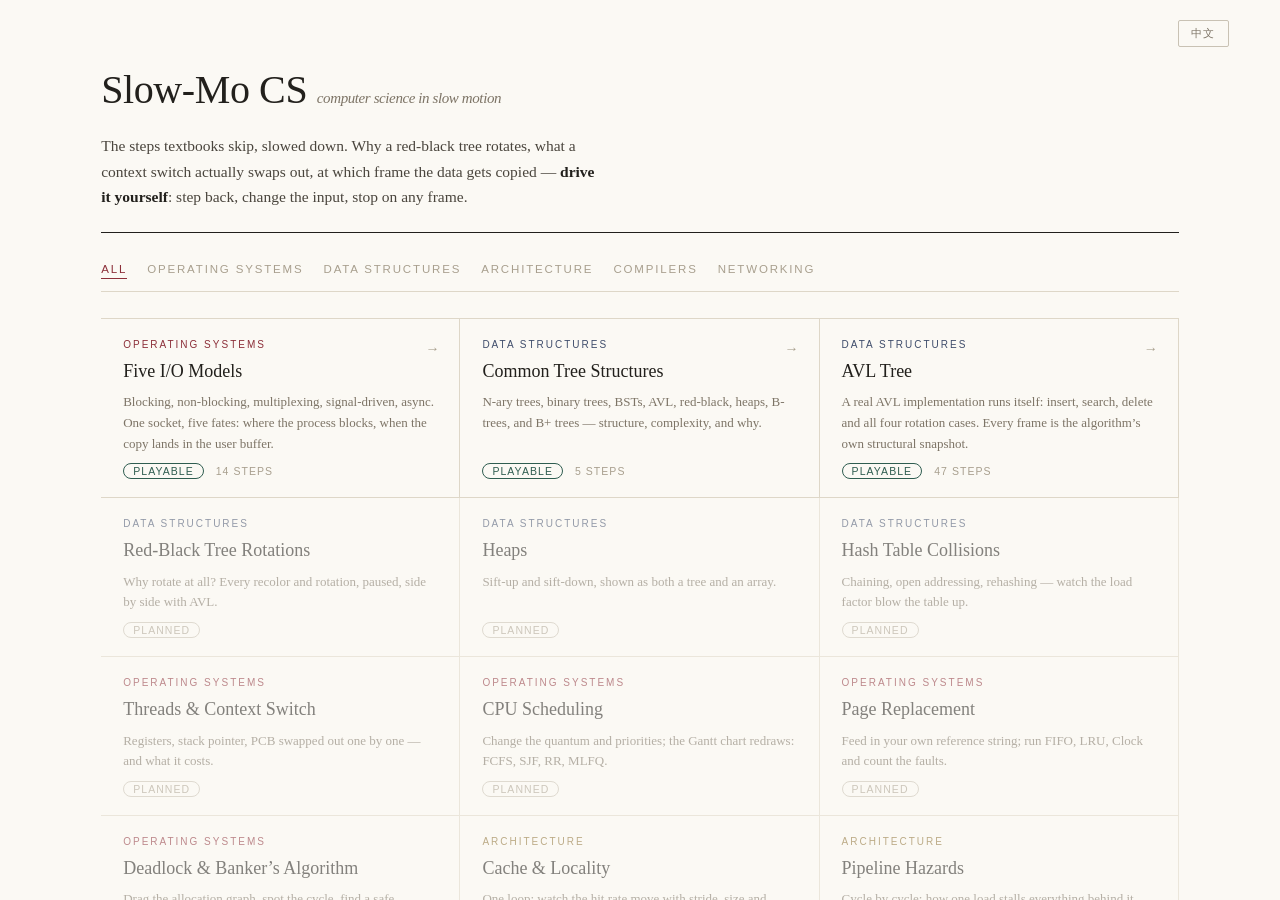
==== commit 1fe0b40b: "test: make "done" machine-checkable, and drop the hidden build artifact The checks that caught every" ====
--- a/index.html
+++ b/index.html
@@ -51,12 +51,12 @@
 };
 
 const TOPICS = [
-  { area:'os', ready:true, href:'os/io-models.html', steps:50,
+  { area:'os', ready:true, href:'os/io-models.html', steps:14,
     name:{ zh:'五种 I/O 模型', en:'Five I/O Models' },
     desc:{ zh:'阻塞、非阻塞、多路复用、信号驱动、异步。同一个 socket，五种命运：进程在哪一步被挂起，数据在哪一步被拷进用户缓冲区。',
            en:'Blocking, non-blocking, multiplexing, signal-driven, async. One socket, five fates: where the process blocks, when the copy lands in the user buffer.' } },
 
-  { area:'ds', ready:true, href:'ds/trees.html', steps:127,
+  { area:'ds', ready:true, href:'ds/trees.html', steps:5,
     name:{ zh:'常见树结构', en:'Common Tree Structures' },
     desc:{ zh:'多叉树、二叉树、BST、AVL、红黑树、堆、B 树、B+ 树：逐步看结构、复杂度与原因。', en:'N-ary trees, binary trees, BSTs, AVL, red-black, heaps, B-trees, and B+ trees — structure, complexity, and why.' } },
   { area:'ds', ready:true, href:'ds/avl.html', steps:47,
--- a/shared/classic.css
+++ b/shared/classic.css
@@ -71,6 +71,14 @@
 code{font-family:var(--mono);font-size:.88em}
 :focus-visible{outline:1px solid var(--accent);outline-offset:2px}
 
+/* 兜底：任何按钮先清掉浏览器默认外观。
+ * 这样即使某个按钮忘了配样式，它也只是"朴素"，不会变成系统灰块跳出来。 */
+button{
+  font:inherit;color:inherit;background:none;border:0;padding:0;margin:0;
+  cursor:pointer;appearance:none;-webkit-appearance:none;
+}
+button:disabled{cursor:default}
+
 /* ================================================================ 页头 */
 header{
   padding:20px clamp(18px,4vw,54px) 0;
@@ -116,6 +124,14 @@
 }
 .optab:hover{color:var(--ink)}
 .optab.on{color:var(--accent);border-bottom-color:var(--accent)}
+/* 旧版树页的操作按钮，与 .optab 同一形态 */
+.op-tab{
+  background:none;border:0;padding:0 0 3px;cursor:pointer;
+  font:400 12px var(--sans);letter-spacing:.16em;text-transform:uppercase;
+  color:var(--faint);border-bottom:1px solid transparent;transition:.2s;
+}
+.op-tab:hover{color:var(--ink)}
+.op-tab.on{color:var(--accent);border-bottom-color:var(--accent)}
 .target{
   font-size:13.5px;color:var(--muted);font-style:italic;
   border-left:1px solid var(--rule-soft);padding-left:16px;
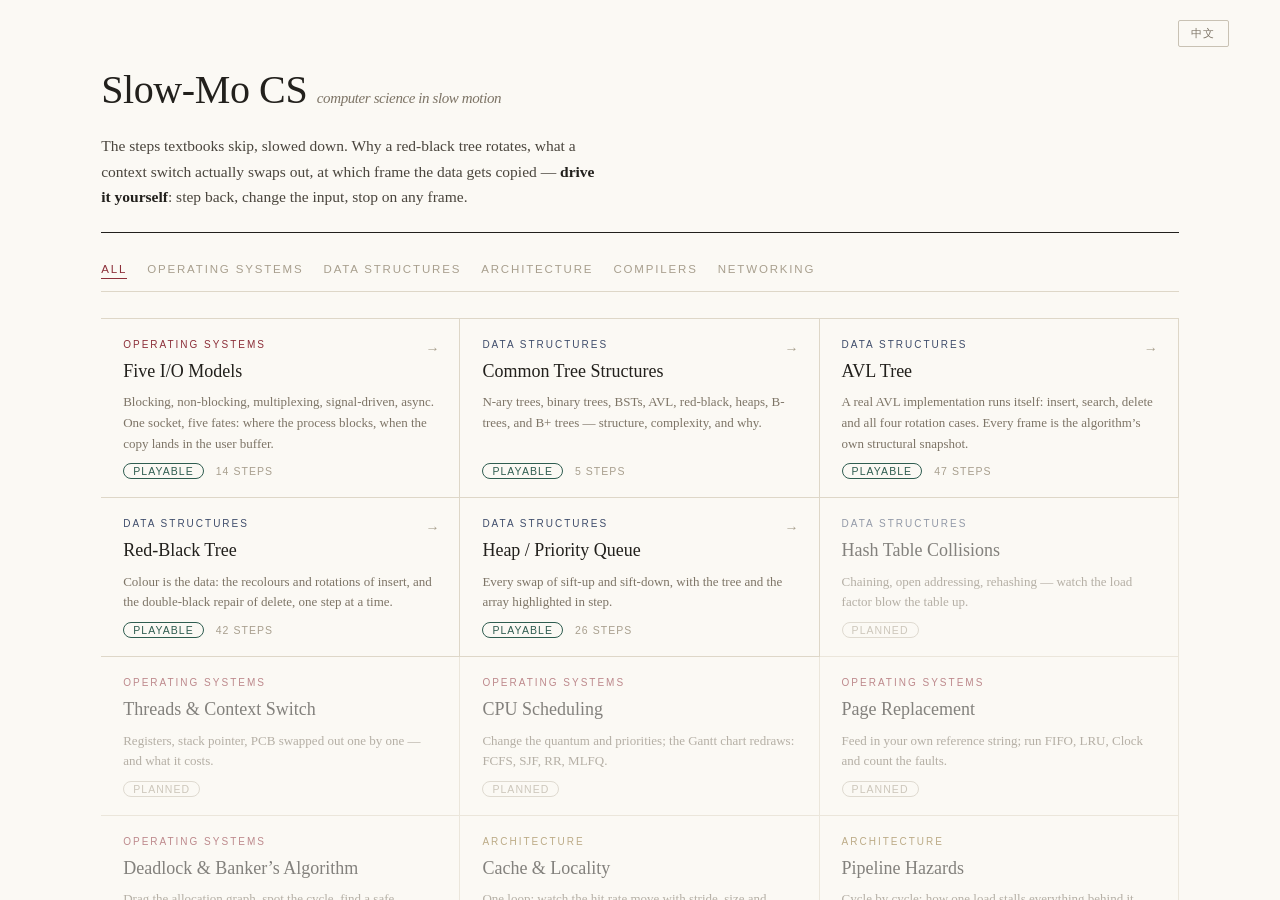
==== commit 1a137b41: "feat: shared trace recorder, plus red-black tree and heap Extracts the layer every algorithm-driven " ====
--- a/index.html
+++ b/index.html
@@ -63,10 +63,12 @@
     name:{ zh:'AVL 树', en:'AVL Tree' },
     desc:{ zh:'真正的 AVL 实现自己跑一遍：插入、查找、删除、四种旋转，画面直接读算法的结构快照，不是画死的示意图。',
            en:'A real AVL implementation runs itself: insert, search, delete and all four rotation cases. Every frame is the algorithm\u2019s own structural snapshot.' } },
-  { area:'ds', name:{ zh:'红黑树旋转', en:'Red-Black Tree Rotations' },
-    desc:{ zh:'为什么非要旋转？每一步变色和旋转都停给你看，和 AVL 对照。', en:'Why rotate at all? Every recolor and rotation, paused, side by side with AVL.' } },
-  { area:'ds', name:{ zh:'堆与优先队列', en:'Heaps' },
-    desc:{ zh:'上浮与下沉的每一层交换，画成树和数组两份视图。', en:'Sift-up and sift-down, shown as both a tree and an array.' } },
+  { area:'ds', ready:true, href:'ds/rbt.html', steps:42,
+    name:{ zh:'红黑树', en:'Red-Black Tree' },
+    desc:{ zh:'颜色就是数据：插入时的变色与旋转、删除时的双黑修复，每一步都停给你看。', en:'Colour is the data: the recolours and rotations of insert, and the double-black repair of delete, one step at a time.' } },
+  { area:'ds', ready:true, href:'ds/heap.html', steps:26,
+    name:{ zh:'堆 / 优先队列', en:'Heap / Priority Queue' },
+    desc:{ zh:'上浮与下沉的每一层交换，树和数组两份视图同步高亮 —— 它们本来就是同一份数据。', en:'Every swap of sift-up and sift-down, with the tree and the array highlighted in step.' } },
   { area:'ds', name:{ zh:'哈希表冲突', en:'Hash Table Collisions' },
     desc:{ zh:'拉链法、开放寻址、再哈希，看着负载因子把表撑爆。', en:'Chaining, open addressing, rehashing — watch the load factor blow the table up.' } },
 
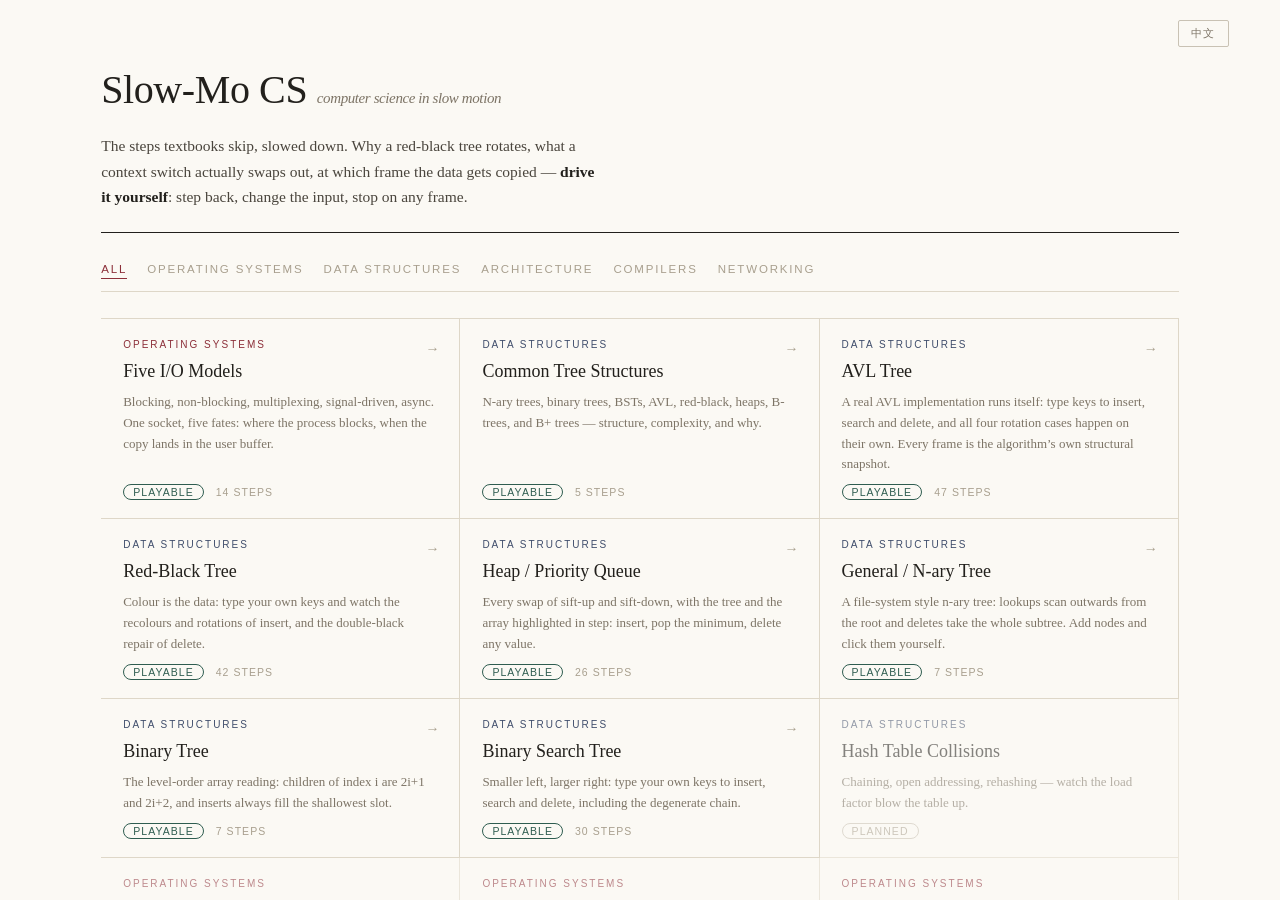
==== commit 40471895: "feat: 六种树都能用手操作（增删查 + 逐帧流程） 以前只有 AVL / 红黑树 / 堆三页，而且只能播写死的脚本：ops.insert([50,30,70,...])， 页面上没有一个输入框，普" ====
--- a/index.html
+++ b/index.html
@@ -61,14 +61,23 @@
     desc:{ zh:'多叉树、二叉树、BST、AVL、红黑树、堆、B 树、B+ 树：逐步看结构、复杂度与原因。', en:'N-ary trees, binary trees, BSTs, AVL, red-black, heaps, B-trees, and B+ trees — structure, complexity, and why.' } },
   { area:'ds', ready:true, href:'ds/avl.html', steps:47,
     name:{ zh:'AVL 树', en:'AVL Tree' },
-    desc:{ zh:'真正的 AVL 实现自己跑一遍：插入、查找、删除、四种旋转，画面直接读算法的结构快照，不是画死的示意图。',
-           en:'A real AVL implementation runs itself: insert, search, delete and all four rotation cases. Every frame is the algorithm\u2019s own structural snapshot.' } },
+    desc:{ zh:'真正的 AVL 实现自己跑一遍：输入键就能增删查，四种旋转都会自动发生。画面直接读算法的结构快照，不是画死的示意图。',
+           en:'A real AVL implementation runs itself: type keys to insert, search and delete, and all four rotation cases happen on their own. Every frame is the algorithm\u2019s own structural snapshot.' } },
   { area:'ds', ready:true, href:'ds/rbt.html', steps:42,
     name:{ zh:'红黑树', en:'Red-Black Tree' },
-    desc:{ zh:'颜色就是数据：插入时的变色与旋转、删除时的双黑修复，每一步都停给你看。', en:'Colour is the data: the recolours and rotations of insert, and the double-black repair of delete, one step at a time.' } },
+    desc:{ zh:'颜色就是数据：自己输入键，插入的变色与旋转、删除的双黑修复，每一步都停给你看。', en:'Colour is the data: type your own keys and watch the recolours and rotations of insert, and the double-black repair of delete.' } },
   { area:'ds', ready:true, href:'ds/heap.html', steps:26,
     name:{ zh:'堆 / 优先队列', en:'Heap / Priority Queue' },
-    desc:{ zh:'上浮与下沉的每一层交换，树和数组两份视图同步高亮 —— 它们本来就是同一份数据。', en:'Every swap of sift-up and sift-down, with the tree and the array highlighted in step.' } },
+    desc:{ zh:'上浮与下沉的每一层交换，树和数组两份视图同步高亮；插入、弹出最小值、按值删除都能自己触发。', en:'Every swap of sift-up and sift-down, with the tree and the array highlighted in step: insert, pop the minimum, delete any value.' } },
+  { area:'ds', ready:true, href:'ds/general.html', steps:7,
+    name:{ zh:'普通树 / 多叉树', en:'General / N-ary Tree' },
+    desc:{ zh:'文件系统式的多叉树：查找只能从根往外扫，删除整棵子树。可以自己加节点、点节点。', en:'A file-system style n-ary tree: lookups scan outwards from the root and deletes take the whole subtree. Add nodes and click them yourself.' } },
+  { area:'ds', ready:true, href:'ds/binary.html', steps:7,
+    name:{ zh:'二叉树', en:'Binary Tree' },
+    desc:{ zh:'层序数组表示：下标 i 的孩子是 2i+1 与 2i+2，插入永远补最浅的空位。', en:'The level-order array reading: children of index i are 2i+1 and 2i+2, and inserts always fill the shallowest slot.' } },
+  { area:'ds', ready:true, href:'ds/bst.html', steps:30,
+    name:{ zh:'二叉搜索树（BST）', en:'Binary Search Tree' },
+    desc:{ zh:'左小右大，自己输入键就能增删查；退化成一条链的样子也演给你看。', en:'Smaller left, larger right: type your own keys to insert, search and delete, including the degenerate chain.' } },
   { area:'ds', name:{ zh:'哈希表冲突', en:'Hash Table Collisions' },
     desc:{ zh:'拉链法、开放寻址、再哈希，看着负载因子把表撑爆。', en:'Chaining, open addressing, rehashing — watch the load factor blow the table up.' } },
 
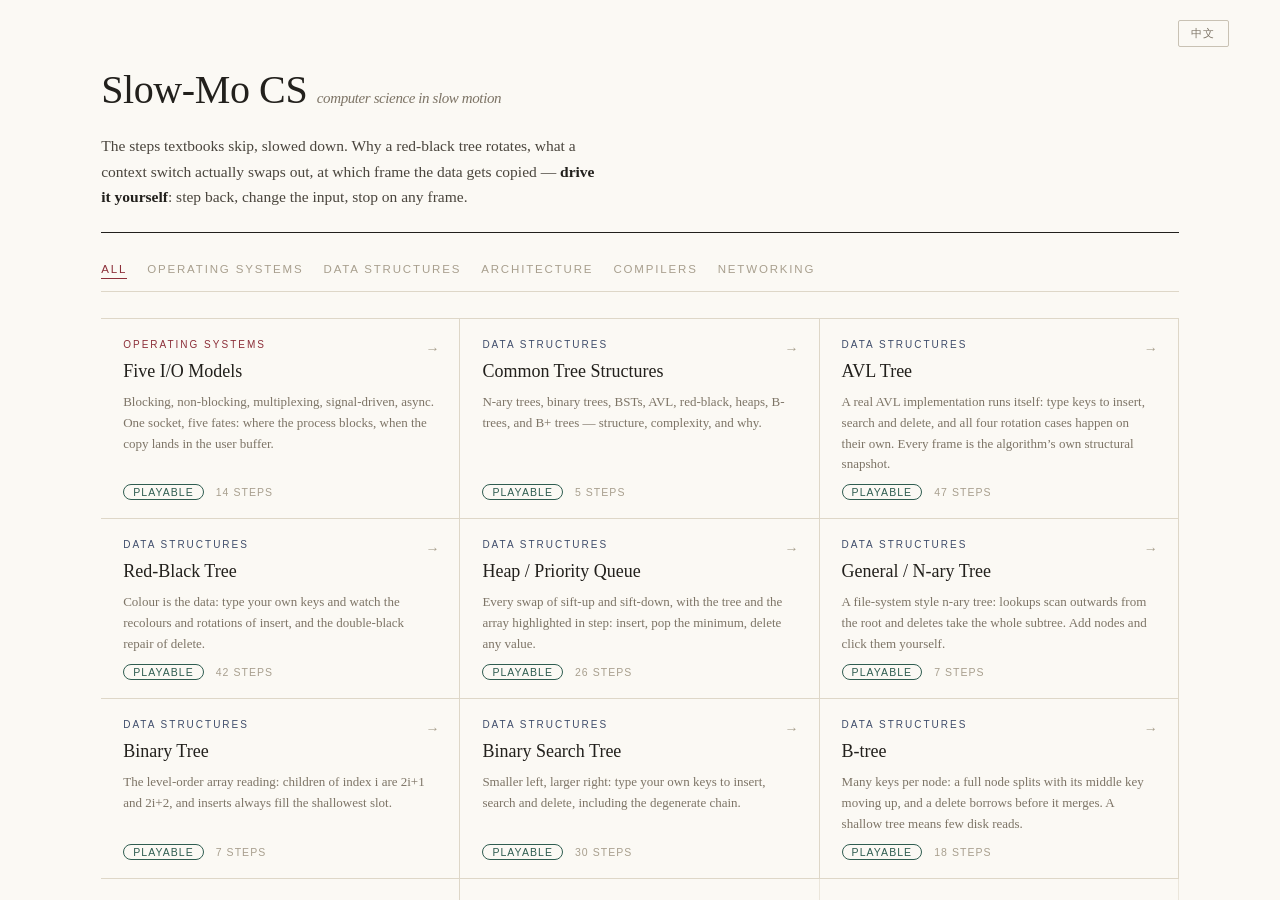
==== commit 90f81aba: "feat: B 树与 B+ 树页面；删除修复 + 分裂留痕不再报假动作 删除（子代理独立修复，与我的插入/查找修复合流后复验）：   · _fill 借位/合并后不返回新下标 → 之后走进错误的孩子 " ====
--- a/index.html
+++ b/index.html
@@ -78,6 +78,12 @@
   { area:'ds', ready:true, href:'ds/bst.html', steps:30,
     name:{ zh:'二叉搜索树（BST）', en:'Binary Search Tree' },
     desc:{ zh:'左小右大，自己输入键就能增删查；退化成一条链的样子也演给你看。', en:'Smaller left, larger right: type your own keys to insert, search and delete, including the degenerate chain.' } },
+  { area:'ds', ready:true, href:'ds/btree.html', steps:18,
+    name:{ zh:'B 树', en:'B-tree' },
+    desc:{ zh:'一个节点装多个键：插入时满节点劈成两半、中间键升上去，删除先借后合。层数矮，磁盘读得少。', en:'Many keys per node: a full node splits with its middle key moving up, and a delete borrows before it merges. A shallow tree means few disk reads.' } },
+  { area:'ds', ready:true, href:'ds/bplus.html', steps:20,
+    name:{ zh:'B+ 树', en:'B+ tree' },
+    desc:{ zh:'内部节点只存分隔键，记录全在叶子、叶子连成一条链；叶子分裂时中间键是复制上去的。', en:'Internal nodes hold separators only, records live in linked leaves, and a leaf split copies its middle key up instead of moving it.' } },
   { area:'ds', name:{ zh:'哈希表冲突', en:'Hash Table Collisions' },
     desc:{ zh:'拉链法、开放寻址、再哈希，看着负载因子把表撑爆。', en:'Chaining, open addressing, rehashing — watch the load factor blow the table up.' } },
 
